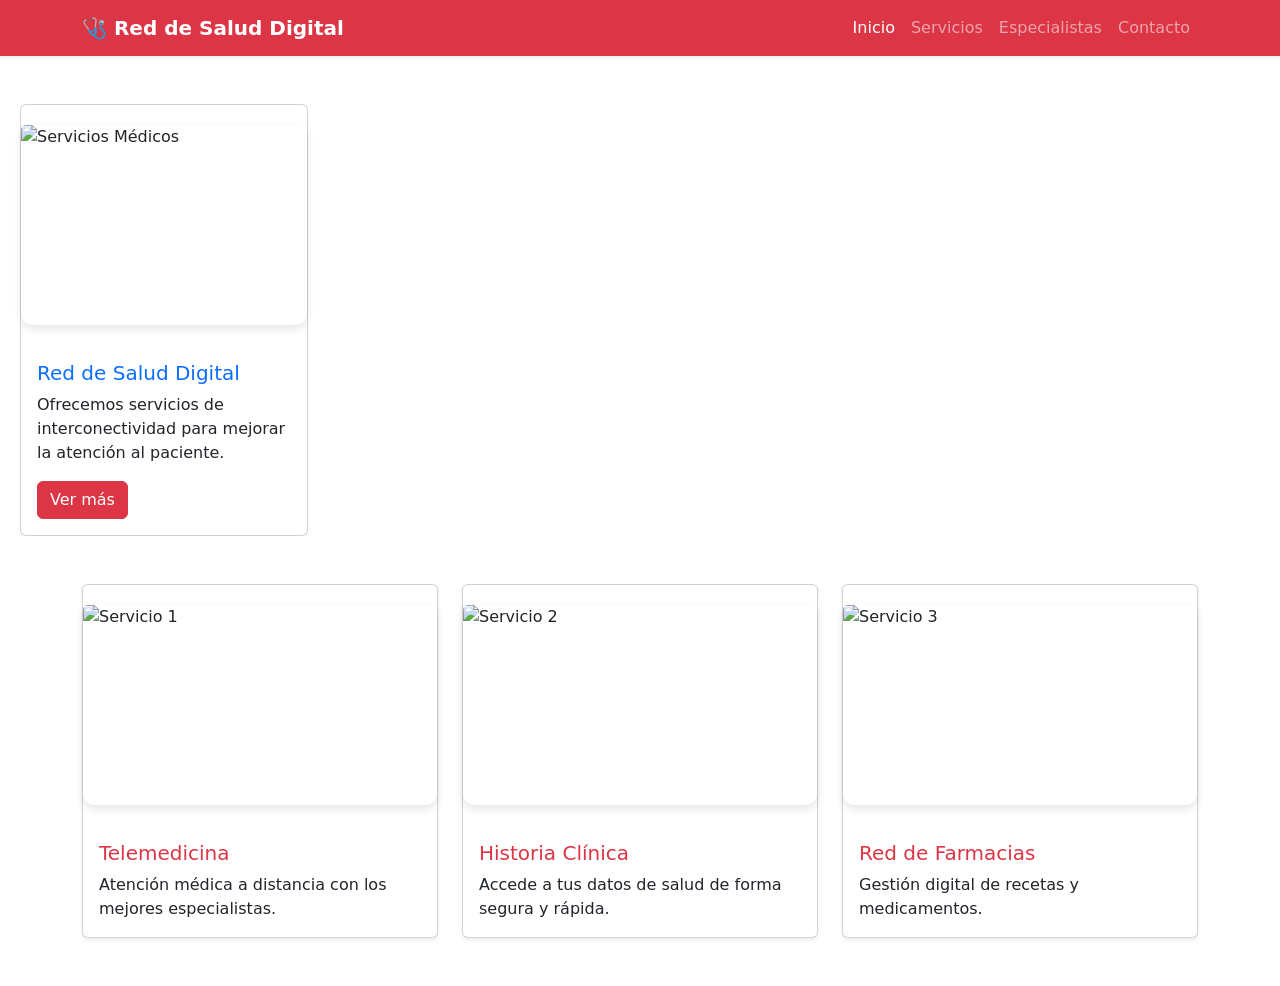
==== index.html @ d341f381 "Insertado Navbar profesional desde la terminal" ====
<!DOCTYPE html>
<html lang="es">
<head>
<link rel="stylesheet" href="assets/css/style.css">
    <meta charset="UTF-8">
    <meta name="viewport" content="width=device-width, initial-scale=1.0">
    <title>Proyecto 1</title>
    <link href="https://cdn.jsdelivr.net/npm/bootstrap@5.3.0/dist/css/bootstrap.min.css" rel="stylesheet">
    <link rel="stylesheet" href="styles.css">
</head>
<body>
<nav class="navbar navbar-expand-lg navbar-dark bg-danger shadow-sm mb-5"> 
  <div class="container"> 
    <a class="navbar-brand fw-bold" href="#">🩺 Red de Salud Digital</a> 
    <button class="navbar-toggler" type="button" data-bs-toggle="collapse" data-bs-target="#navbarNav"> 
      <span class="navbar-toggler-icon"></span> 
    </button> 
    <div class="collapse navbar-collapse" id="navbarNav"> 
      <ul class="navbar-nav ms-auto"> 
        <li class="nav-item"><a class="nav-link active" href="#">Inicio</a></li> 
        <li class="nav-item"><a class="nav-link" href="#">Servicios</a></li> 
        <li class="nav-item"><a class="nav-link" href="#">Especialistas</a></li> 
        <li class="nav-item"><a class="nav-link" href="#">Contacto</a></li> 
      </ul> 
    </div> 
  </div> 
</nav>

  
  <div class="card" style="width: 18rem; margin: 20px;">
  <img src="assets/img/tu-imagen.jpg" class="card-img-top" alt="Servicios Médicos">
  <div class="card-body">
    <h5 class="card-title text-primary">Red de Salud Digital</h5>
    <p class="card-text">Ofrecemos servicios de interconectividad para mejorar la atención al paciente.</p>
    <a href="#" class="btn btn-danger">Ver más</a>

  </div>
</div>

<div class="container my-5">
  <div class="row row-cols-1 row-cols-md-3 g-4">
    
    <div class="col">
      <div class="card h-100 shadow-sm">
        <img src="assets/img/imagen1.jpg" class="card-img-top" alt="Servicio 1">
        <div class="card-body">
          <h5 class="card-title text-danger">Telemedicina</h5>
          <p class="card-text">Atención médica a distancia con los mejores especialistas.</p>
        </div>
      </div>
    </div>

    <div class="col">
      <div class="card h-100 shadow-sm">
        <img src="assets/img/imagen2.jpg" class="card-img-top" alt="Servicio 2">
        <div class="card-body">
          <h5 class="card-title text-danger">Historia Clínica</h5>
          <p class="card-text">Accede a tus datos de salud de forma segura y rápida.</p>
        </div>
      </div>
    </div>

    <div class="col">
      <div class="card h-100 shadow-sm">
        <img src="assets/img/imagen3.jpg" class="card-img-top" alt="Servicio 3">
        <div class="card-body">
          <h5 class="card-title text-danger">Red de Farmacias</h5>
          <p class="card-text">Gestión digital de recetas y medicamentos.</p>
        </div>
      </div>
    </div>

  </div>
</div>
<script src="https://cdn.jsdelivr.net/npm/bootstrap@5.3.0/dist/js/bootstrap.bundle.min.js"></script>
<script src="https://cdn.jsdelivr.net/npm/bootstrap@5.3.0/dist/js/bootstrap.bundle.min.js"></script>
</body>
</html>
---- assets/css/style.css ----
/* Estilos para las imágenes en assets/img */
img {
    max-width: 100%;
    height: auto;
    border-radius: 12px;
    box-shadow: 0 4px 8px rgba(0,0,0,0.1);
    transition: transform 0.3s ease;
    display: block;
    margin: 20px auto;
}

img:hover {
    transform: scale(1.05);
}

/* Ajustes para las Cards */
.card {
    transition: box-shadow 0.3s ease;
    border: none;
}

.card:hover {
    box-shadow: 0 10px 20px rgba(0,0,0,0.15);
}

.card-img-top {
    height: 200px;
    object-fit: cover; /* Esto evita que la imagen se deforme */
}

/* Estilos para el Footer */
footer {
    border-top: 4px solid #dc3545; /* El rojo 'danger' de Bootstrap */
}

footer a:hover {
    transition: 0.3s;
}

/* Efectos para el Navbar */
.navbar-brand:hover {
    transform: scale(1.05);
    transition: 0.3s;
}
.nav-link {
    font-weight: 500;
}
.nav-link:hover {
}
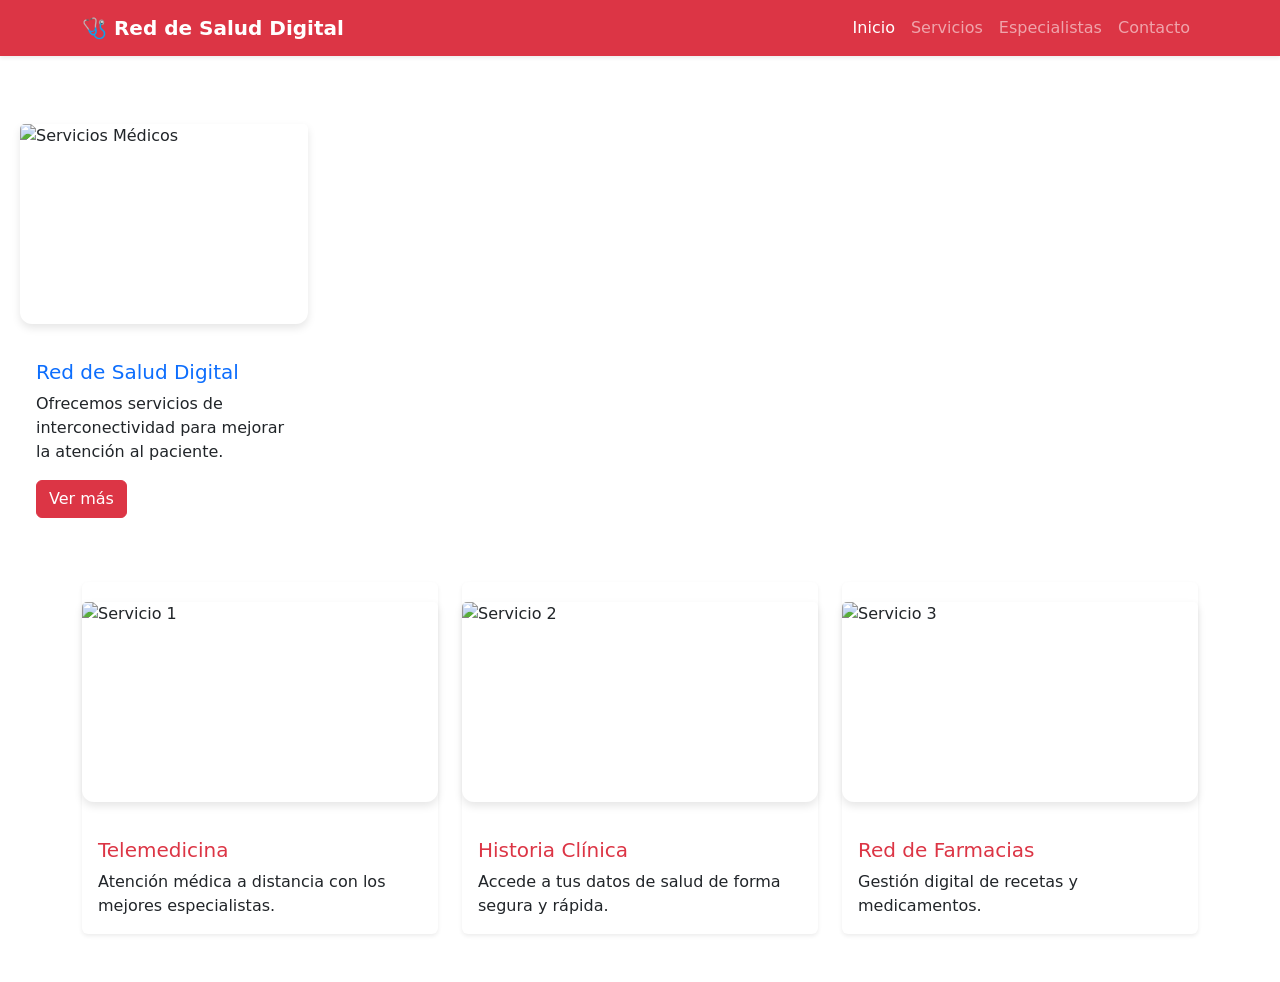
==== commit 860c1328: "Reparando estructura HTML" ====
--- a/index.html
+++ b/index.html
@@ -1,12 +1,11 @@
 <!DOCTYPE html>
 <html lang="es">
 <head>
-<link rel="stylesheet" href="assets/css/style.css">
-    <meta charset="UTF-8">
-    <meta name="viewport" content="width=device-width, initial-scale=1.0">
-    <title>Proyecto 1</title>
-    <link href="https://cdn.jsdelivr.net/npm/bootstrap@5.3.0/dist/css/bootstrap.min.css" rel="stylesheet">
-    <link rel="stylesheet" href="styles.css">
+  <meta charset="UTF-8">
+  <meta name="viewport" content="width=device-width, initial-scale=1.0">
+  <title>Red de Salud Digital</title>
+  <link href="https://cdn.jsdelivr.net/npm/bootstrap@5.3.0/dist/css/bootstrap.min.css" rel="stylesheet">
+  <link rel="stylesheet" href="assets/css/style.css">
 </head>
 <body>
 <nav class="navbar navbar-expand-lg navbar-dark bg-danger shadow-sm mb-5"> 
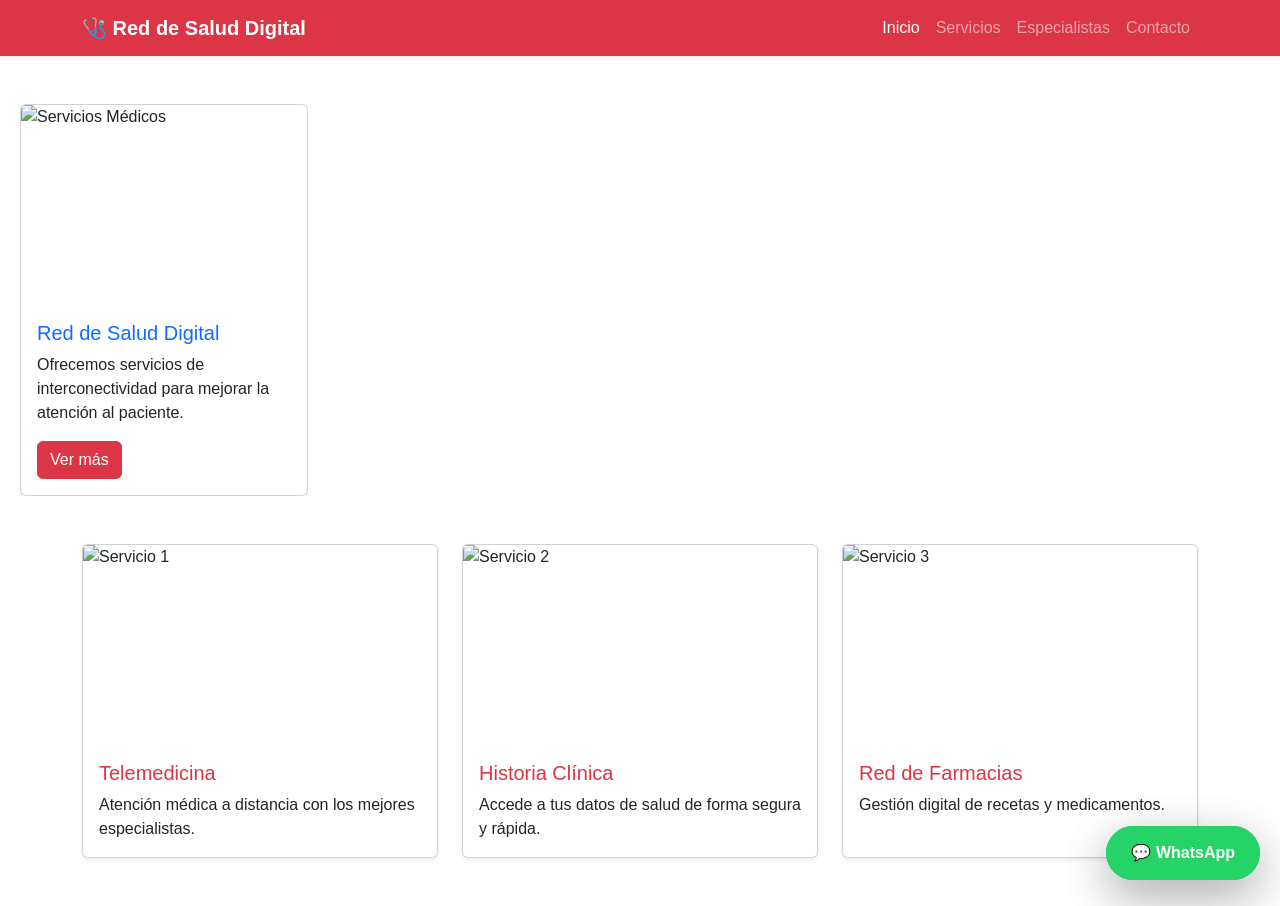
==== commit e81a6189: "Agregado botón flotante de WhatsApp" ====
--- a/index.html
+++ b/index.html
@@ -27,7 +27,7 @@
 
   
   <div class="card" style="width: 18rem; margin: 20px;">
-  <img src="assets/img/tu-imagen.jpg" class="card-img-top" alt="Servicios Médicos">
+  <img src="https://via.placeholder.com/400x250?text=Banner+Salud" class="card-img-top" alt="Servicios Médicos">
   <div class="card-body">
     <h5 class="card-title text-primary">Red de Salud Digital</h5>
     <p class="card-text">Ofrecemos servicios de interconectividad para mejorar la atención al paciente.</p>
@@ -41,7 +41,7 @@
     
     <div class="col">
       <div class="card h-100 shadow-sm">
-        <img src="assets/img/imagen1.jpg" class="card-img-top" alt="Servicio 1">
+        <img src="https://via.placeholder.com/400x250?text=Servicio+1" class="card-img-top" alt="Servicio 1">
         <div class="card-body">
           <h5 class="card-title text-danger">Telemedicina</h5>
           <p class="card-text">Atención médica a distancia con los mejores especialistas.</p>
@@ -51,7 +51,7 @@
 
     <div class="col">
       <div class="card h-100 shadow-sm">
-        <img src="assets/img/imagen2.jpg" class="card-img-top" alt="Servicio 2">
+        <img src="https://via.placeholder.com/400x250?text=Servicio+2" class="card-img-top" alt="Servicio 2">
         <div class="card-body">
           <h5 class="card-title text-danger">Historia Clínica</h5>
           <p class="card-text">Accede a tus datos de salud de forma segura y rápida.</p>
@@ -61,7 +61,7 @@
 
     <div class="col">
       <div class="card h-100 shadow-sm">
-        <img src="assets/img/imagen3.jpg" class="card-img-top" alt="Servicio 3">
+        <img src="https://via.placeholder.com/400x250?text=Servicio+3" class="card-img-top" alt="Servicio 3">
         <div class="card-body">
           <h5 class="card-title text-danger">Red de Farmacias</h5>
           <p class="card-text">Gestión digital de recetas y medicamentos.</p>
@@ -71,7 +71,12 @@
 
   </div>
 </div>
-<script src="https://cdn.jsdelivr.net/npm/bootstrap@5.3.0/dist/js/bootstrap.bundle.min.js"></script>
-<script src="https://cdn.jsdelivr.net/npm/bootstrap@5.3.0/dist/js/bootstrap.bundle.min.js"></script>
+<a href="https://wa.me/56912345678" class="btn-whatsapp shadow-lg" target="_blank"> 
+  <span>💬 WhatsApp</span> 
+</a>
 </body>
 </html>
+<a href="https://wa.me/56912345678" class="btn-whatsapp shadow-lg" target="_blank"> 
+  <span>💬 WhatsApp</span> 
+</a>
+<script src="https://cdn.jsdelivr.net/npm/bootstrap@5.3.0/dist/js/bootstrap.bundle.min.js"></script></body></html>
--- a/assets/css/style.css
+++ b/assets/css/style.css
@@ -1,50 +1,73 @@
 
-/* Estilos para las imágenes en assets/img */
-img {
-    max-width: 100%;
-    height: auto;
-    border-radius: 12px;
-    box-shadow: 0 4px 8px rgba(0,0,0,0.1);
-    transition: transform 0.3s ease;
-    display: block;
-    margin: 20px auto;
+/* Reset y Estilos Base */
+body { padding: 0; margin: 0; font-family: Arial, sans-serif; }
+
+/* Navbar Custom */
+.navbar { margin-bottom: 2rem; }
+
+/* Imagenes en Cards */
+.card-img-top {
+    height: 200px;
+    object-fit: cover;
 }
 
-img:hover {
-    transform: scale(1.05);
+/* Efectos Hover */
+.card { transition: transform 0.2s; }
+.card:hover { transform: scale(1.02); }
+
+
+/* Animación de entrada suave */
+@keyframes fadeInUp {
+    from {
+        opacity: 0;
+        transform: translateY(20px);
+    }
+    to {
+        opacity: 1;
+        transform: translateY(0);
+    }
 }
 
-/* Ajustes para las Cards */
 .card {
-    transition: box-shadow 0.3s ease;
-    border: none;
+    animation: fadeInUp 0.8s ease-out forwards;
 }
 
-.card:hover {
-    box-shadow: 0 10px 20px rgba(0,0,0,0.15);
+/* Retraso para que las tarjetas no aparezcan todas al mismo tiempo */
+.col:nth-child(1) .card { animation-delay: 0.2s; }
+.col:nth-child(2) .card { animation-delay: 0.4s; }
+.col:nth-child(3) .card { animation-delay: 0.6s; }
+
+
+/* Botón flotante de WhatsApp */
+.btn-whatsapp {
+    position: fixed;
+    bottom: 20px;
+    right: 20px;
+    background-color: #25d366;
+    color: white;
+    border-radius: 50px;
+    padding: 15px 25px;
+    font-weight: bold;
+    text-decoration: none;
+    z-index: 1000;
+    transition: all 0.3s ease;
+    display: flex;
+    align-items: center;
 }
 
-.card-img-top {
-    height: 200px;
-    object-fit: cover; /* Esto evita que la imagen se deforme */
+.btn-whatsapp:hover {
+    background-color: #128c7e;
+    color: white;
+    transform: translateY(-5px);
+    box-shadow: 0 10px 20px rgba(0,0,0,0.2);
 }
 
-/* Estilos para el Footer */
-footer {
-    border-top: 4px solid #dc3545; /* El rojo 'danger' de Bootstrap */
+@media (max-width: 768px) {
+    .btn-whatsapp span {
+        display: none; /* En móviles solo muestra el icono/emoji */
+    }
+    .btn-whatsapp {
+        padding: 15px;
+        border-radius: 50%;
+    }
 }
-
-footer a:hover {
-    transition: 0.3s;
-}
-
-/* Efectos para el Navbar */
-.navbar-brand:hover {
-    transform: scale(1.05);
-    transition: 0.3s;
-}
-.nav-link {
-    font-weight: 500;
-}
-.nav-link:hover {
-}
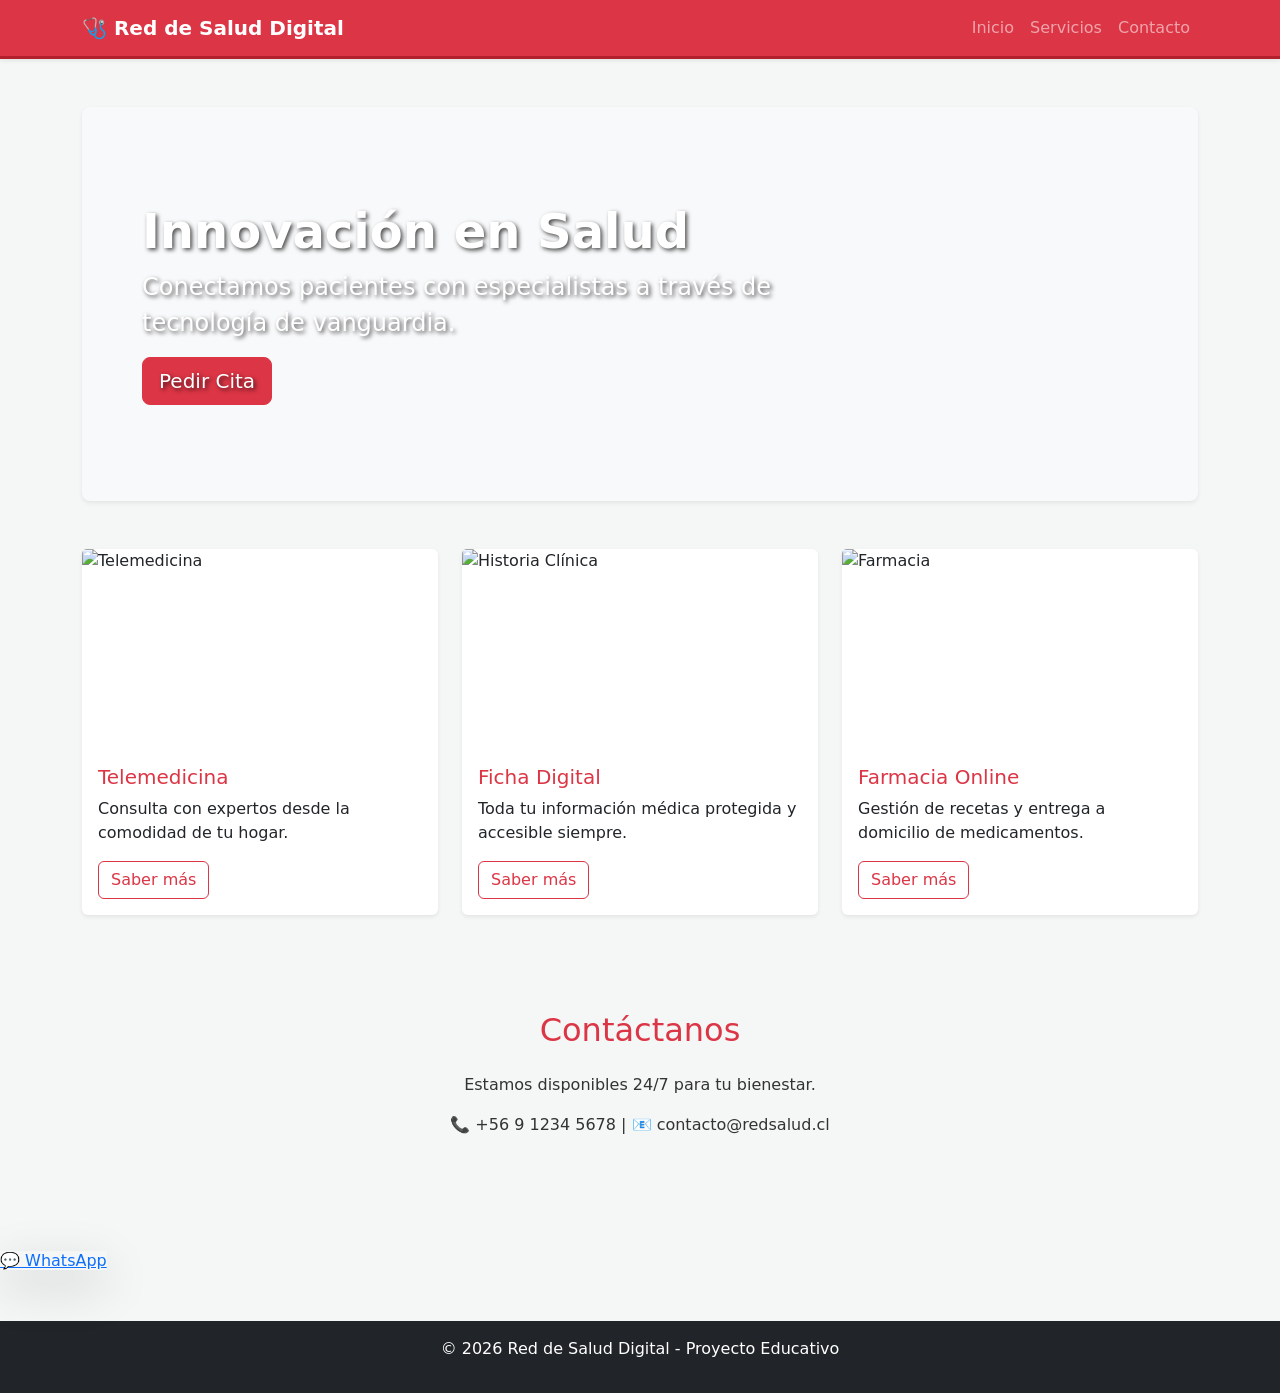
==== commit c99ed68b: "Reparación estructural completa con imágenes externas" ====
--- a/index.html
+++ b/index.html
@@ -1,82 +1,89 @@
 <!DOCTYPE html>
 <html lang="es">
 <head>
-  <meta charset="UTF-8">
-  <meta name="viewport" content="width=device-width, initial-scale=1.0">
-  <title>Red de Salud Digital</title>
-  <link href="https://cdn.jsdelivr.net/npm/bootstrap@5.3.0/dist/css/bootstrap.min.css" rel="stylesheet">
-  <link rel="stylesheet" href="assets/css/style.css">
+    <meta charset="UTF-8">
+    <meta name="viewport" content="width=device-width, initial-scale=1.0">
+    <title>Red de Salud Digital</title>
+    <link href="https://cdn.jsdelivr.net/npm/bootstrap@5.3.0/dist/css/bootstrap.min.css" rel="stylesheet">
+    <link rel="stylesheet" href="assets/css/style.css">
 </head>
 <body>
-<nav class="navbar navbar-expand-lg navbar-dark bg-danger shadow-sm mb-5"> 
-  <div class="container"> 
-    <a class="navbar-brand fw-bold" href="#">🩺 Red de Salud Digital</a> 
-    <button class="navbar-toggler" type="button" data-bs-toggle="collapse" data-bs-target="#navbarNav"> 
-      <span class="navbar-toggler-icon"></span> 
-    </button> 
-    <div class="collapse navbar-collapse" id="navbarNav"> 
-      <ul class="navbar-nav ms-auto"> 
-        <li class="nav-item"><a class="nav-link active" href="#">Inicio</a></li> 
-        <li class="nav-item"><a class="nav-link" href="#">Servicios</a></li> 
-        <li class="nav-item"><a class="nav-link" href="#">Especialistas</a></li> 
-        <li class="nav-item"><a class="nav-link" href="#">Contacto</a></li> 
-      </ul> 
-    </div> 
-  </div> 
-</nav>
 
-  
-  <div class="card" style="width: 18rem; margin: 20px;">
-  <img src="https://via.placeholder.com/400x250?text=Banner+Salud" class="card-img-top" alt="Servicios Médicos">
-  <div class="card-body">
-    <h5 class="card-title text-primary">Red de Salud Digital</h5>
-    <p class="card-text">Ofrecemos servicios de interconectividad para mejorar la atención al paciente.</p>
-    <a href="#" class="btn btn-danger">Ver más</a>
+    <nav class="navbar navbar-expand-lg navbar-dark bg-danger shadow-sm mb-5">
+        <div class="container">
+            <a class="navbar-brand fw-bold" href="#">🩺 Red de Salud Digital</a>
+            <button class="navbar-toggler" type="button" data-bs-toggle="collapse" data-bs-target="#navbarNav">
+                <span class="navbar-toggler-icon"></span>
+            </button>
+            <div class="collapse navbar-collapse" id="navbarNav">
+                <ul class="navbar-nav ms-auto">
+                    <li class="nav-item"><a class="nav-link" href="#inicio">Inicio</a></li>
+                    <li class="nav-item"><a class="nav-link" href="#servicios">Servicios</a></li>
+                    <li class="nav-item"><a class="nav-link" href="#contacto">Contacto</a></li>
+                </ul>
+            </div>
+        </div>
+    </nav>
 
-  </div>
-</div>
-
-<div class="container my-5">
-  <div class="row row-cols-1 row-cols-md-3 g-4">
-    
-    <div class="col">
-      <div class="card h-100 shadow-sm">
-        <img src="https://via.placeholder.com/400x250?text=Servicio+1" class="card-img-top" alt="Servicio 1">
-        <div class="card-body">
-          <h5 class="card-title text-danger">Telemedicina</h5>
-          <p class="card-text">Atención médica a distancia con los mejores especialistas.</p>
+    <div id="inicio" class="container mb-5">
+        <div class="p-5 mb-4 bg-light rounded-3 shadow-sm" style="background-image: url('https://images.unsplash.com/photo-1576091160550-2173dba999ef?auto=format&fit=crop&w=1200&q=80'); background-size: cover; background-position: center; color: white; text-shadow: 2px 2px 4px rgba(0,0,0,0.7);">
+            <div class="container-fluid py-5">
+                <h1 class="display-5 fw-bold">Innovación en Salud</h1>
+                <p class="col-md-8 fs-4">Conectamos pacientes con especialistas a través de tecnología de vanguardia.</p>
+                <a href="#contacto" class="btn btn-danger btn-lg">Pedir Cita</a>
+            </div>
         </div>
-      </div>
     </div>
 
-    <div class="col">
-      <div class="card h-100 shadow-sm">
-        <img src="https://via.placeholder.com/400x250?text=Servicio+2" class="card-img-top" alt="Servicio 2">
-        <div class="card-body">
-          <h5 class="card-title text-danger">Historia Clínica</h5>
-          <p class="card-text">Accede a tus datos de salud de forma segura y rápida.</p>
+    <div id="servicios" class="container my-5">
+        <div class="row row-cols-1 row-cols-md-3 g-4">
+            <div class="col">
+                <div class="card h-100 shadow-sm border-0">
+                    <img src="https://images.unsplash.com/photo-1584981424270-5114947b0823?auto=format&fit=crop&w=600&q=80" class="card-img-top" alt="Telemedicina">
+                    <div class="card-body">
+                        <h5 class="card-title text-danger">Telemedicina</h5>
+                        <p class="card-text">Consulta con expertos desde la comodidad de tu hogar.</p>
+                        <a href="#contacto" class="btn btn-outline-danger">Saber más</a>
+                    </div>
+                </div>
+            </div>
+            <div class="col">
+                <div class="card h-100 shadow-sm border-0">
+                    <img src="https://images.unsplash.com/photo-1576091160241-22448419619c?auto=format&fit=crop&w=600&q=80" class="card-img-top" alt="Historia Clínica">
+                    <div class="card-body">
+                        <h5 class="card-title text-danger">Ficha Digital</h5>
+                        <p class="card-text">Toda tu información médica protegida y accesible siempre.</p>
+                        <a href="#contacto" class="btn btn-outline-danger">Saber más</a>
+                    </div>
+                </div>
+            </div>
+            <div class="col">
+                <div class="card h-100 shadow-sm border-0">
+                    <img src="https://images.unsplash.com/photo-1550831107-1553da8c8464?auto=format&fit=crop&w=600&q=80" class="card-img-top" alt="Farmacia">
+                    <div class="card-body">
+                        <h5 class="card-title text-danger">Farmacia Online</h5>
+                        <p class="card-text">Gestión de recetas y entrega a domicilio de medicamentos.</p>
+                        <a href="#contacto" class="btn btn-outline-danger">Saber más</a>
+                    </div>
+                </div>
+            </div>
         </div>
-      </div>
     </div>
 
-    <div class="col">
-      <div class="card h-100 shadow-sm">
-        <img src="https://via.placeholder.com/400x250?text=Servicio+3" class="card-img-top" alt="Servicio 3">
-        <div class="card-body">
-          <h5 class="card-title text-danger">Red de Farmacias</h5>
-          <p class="card-text">Gestión digital de recetas y medicamentos.</p>
-        </div>
-      </div>
-    </div>
+    <section id="contacto" class="container my-5 py-5 text-center">
+        <h2 class="text-danger mb-4">Contáctanos</h2>
+        <p>Estamos disponibles 24/7 para tu bienestar.</p>
+        <p>📞 +56 9 1234 5678 | 📧 contacto@redsalud.cl</p>
+    </section>
 
-  </div>
-</div>
-<a href="https://wa.me/56912345678" class="btn-whatsapp shadow-lg" target="_blank"> 
-  <span>💬 WhatsApp</span> 
-</a>
+    <a href="https://wa.me/56912345678?text=Hola,%20necesito%20una%20cita" class="btn-whatsapp shadow-lg" target="_blank">
+        💬 WhatsApp
+    </a>
+
+    <footer class="bg-dark text-white text-center py-3 mt-5">
+        <p>&copy; 2026 Red de Salud Digital - Proyecto Educativo</p>
+    </footer>
+
+    <script src="https://cdn.jsdelivr.net/npm/bootstrap@5.3.0/dist/js/bootstrap.bundle.min.js"></script>
 </body>
 </html>
-<a href="https://wa.me/56912345678" class="btn-whatsapp shadow-lg" target="_blank"> 
-  <span>💬 WhatsApp</span> 
-</a>
-<script src="https://cdn.jsdelivr.net/npm/bootstrap@5.3.0/dist/js/bootstrap.bundle.min.js"></script></body></html>
--- a/assets/css/style.css
+++ b/assets/css/style.css
@@ -1,73 +1,33 @@
 
-/* Reset y Estilos Base */
-body { padding: 0; margin: 0; font-family: Arial, sans-serif; }
+/* Reset General */
+html { scroll-behavior: smooth; }
+body { background-color: #f4f7f6; color: #333; }
 
-/* Navbar Custom */
-.navbar { margin-bottom: 2rem; }
+/* Navbar */
+.navbar { border-bottom: 3px solid #b21f2d; }
 
-/* Imagenes en Cards */
+/* Imágenes y Efectos */
 .card-img-top {
     height: 200px;
     object-fit: cover;
 }
 
-/* Efectos Hover */
-.card { transition: transform 0.2s; }
-.card:hover { transform: scale(1.02); }
-
-
-/* Animación de entrada suave */
-@keyframes fadeInUp {
-    from {
-        opacity: 0;
-        transform: translateY(20px);
-    }
-    to {
-        opacity: 1;
-        transform: translateY(0);
-    }
+.card {
+    border: none;
+    box-shadow: 0 4px 15px rgba(0,0,0,0.1);
+    transition: all 0.3s ease;
 }
 
-.card {
-    animation: fadeInUp 0.8s ease-out forwards;
+.card:hover {
+    transform: translateY(-5px);
+    box-shadow: 0 8px 25px rgba(0,0,0,0.2);
 }
 
-/* Retraso para que las tarjetas no aparezcan todas al mismo tiempo */
-.col:nth-child(1) .card { animation-delay: 0.2s; }
-.col:nth-child(2) .card { animation-delay: 0.4s; }
-.col:nth-child(3) .card { animation-delay: 0.6s; }
-
-
-/* Botón flotante de WhatsApp */
-.btn-whatsapp {
-    position: fixed;
-    bottom: 20px;
-    right: 20px;
-    background-color: #25d366;
-    color: white;
-    border-radius: 50px;
-    padding: 15px 25px;
-    font-weight: bold;
-    text-decoration: none;
-    z-index: 1000;
-    transition: all 0.3s ease;
-    display: flex;
-    align-items: center;
+/* Botón WhatsApp */
+.btn-whatsapp { animation: pulse 2s infinite; }
+@keyframes pulse {
+    0% { transform: scale(1); }
+    50% { transform: scale(1.05); }
+    100% { transform: scale(1); }
 }
 
-.btn-whatsapp:hover {
-    background-color: #128c7e;
-    color: white;
-    transform: translateY(-5px);
-    box-shadow: 0 10px 20px rgba(0,0,0,0.2);
-}
-
-@media (max-width: 768px) {
-    .btn-whatsapp span {
-        display: none; /* En móviles solo muestra el icono/emoji */
-    }
-    .btn-whatsapp {
-        padding: 15px;
-        border-radius: 50%;
-    }
-}
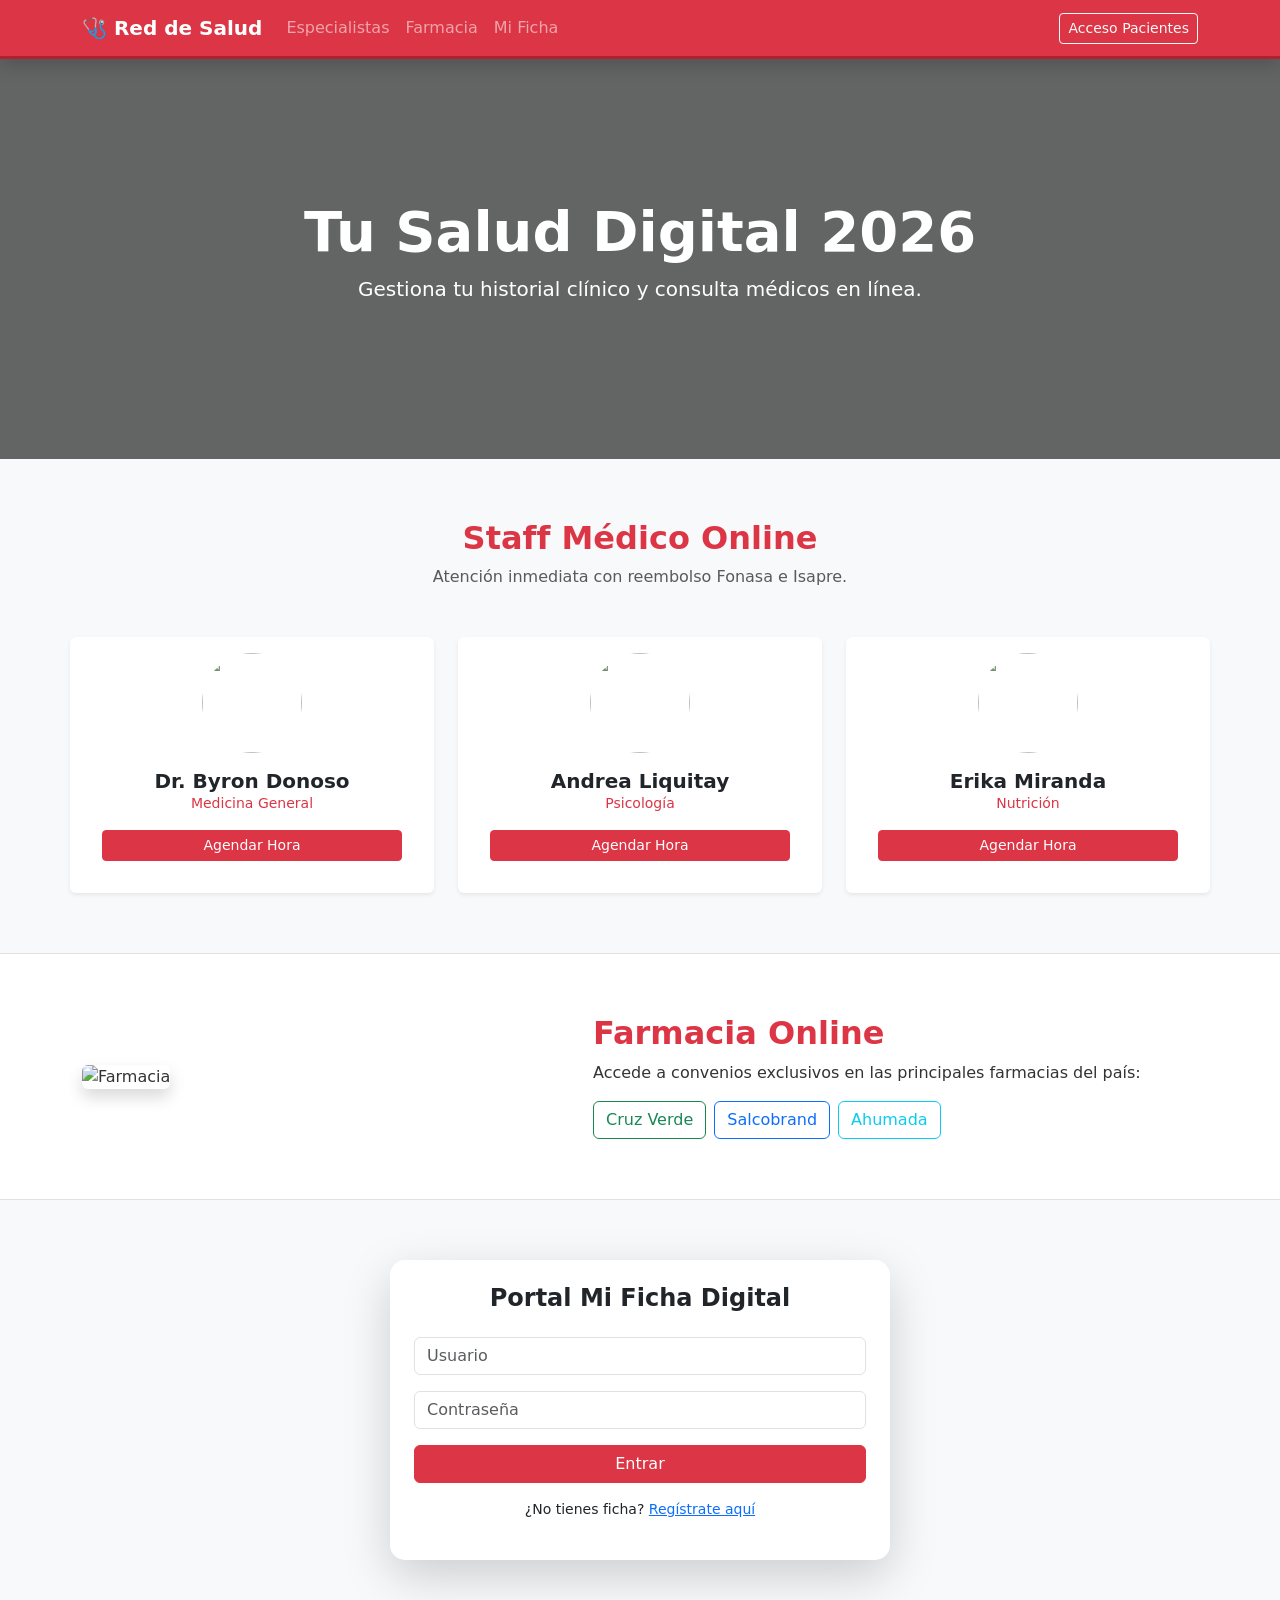
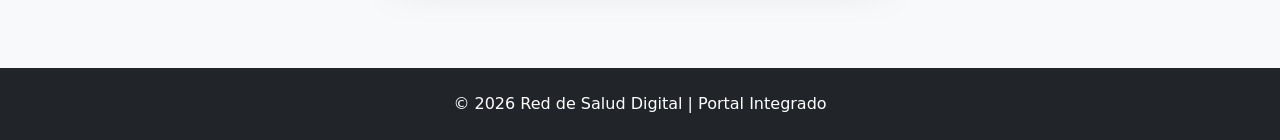
==== commit 99723702: "Forzado de restauración completa de secciones" ====
--- a/index.html
+++ b/index.html
@@ -3,87 +3,158 @@
 <head>
     <meta charset="UTF-8">
     <meta name="viewport" content="width=device-width, initial-scale=1.0">
-    <title>Red de Salud Digital</title>
+    <title>Red de Salud Digital | Portal Completo</title>
     <link href="https://cdn.jsdelivr.net/npm/bootstrap@5.3.0/dist/css/bootstrap.min.css" rel="stylesheet">
     <link rel="stylesheet" href="assets/css/style.css">
+    <style>
+        .hidden { display: none; }
+        .auth-card { max-width: 500px; margin: auto; border: none; border-radius: 15px; background: white; }
+        .profile-badge { background: #fff; color: #dc3545; padding: 5px 15px; border-radius: 20px; font-weight: bold; font-size: 0.9rem; border: 1px solid #dc3545; }
+        html { scroll-behavior: smooth; }
+        .section-padding { padding: 60px 0; }
+        #inicio { background: linear-gradient(rgba(0,0,0,0.6), rgba(0,0,0,0.6)), url('https://images.unsplash.com/photo-1519494026892-80bbd2d6fd0d?auto=format&fit=crop&w=1200&q=80'); background-size: cover; background-position: center; min-height: 400px; display: flex; align-items: center; justify-content: center; }
+    </style>
 </head>
-<body>
+<body class="bg-light">
 
-    <nav class="navbar navbar-expand-lg navbar-dark bg-danger shadow-sm mb-5">
+    <nav class="navbar navbar-expand-lg navbar-dark bg-danger sticky-top shadow">
         <div class="container">
-            <a class="navbar-brand fw-bold" href="#">🩺 Red de Salud Digital</a>
+            <a class="navbar-brand fw-bold" href="#inicio">🩺 Red de Salud</a>
             <button class="navbar-toggler" type="button" data-bs-toggle="collapse" data-bs-target="#navbarNav">
                 <span class="navbar-toggler-icon"></span>
             </button>
             <div class="collapse navbar-collapse" id="navbarNav">
-                <ul class="navbar-nav ms-auto">
-                    <li class="nav-item"><a class="nav-link" href="#inicio">Inicio</a></li>
-                    <li class="nav-item"><a class="nav-link" href="#servicios">Servicios</a></li>
-                    <li class="nav-item"><a class="nav-link" href="#contacto">Contacto</a></li>
+                <ul class="navbar-nav me-auto">
+                    <li class="nav-item"><a class="nav-link" href="#telemedicina">Especialistas</a></li>
+                    <li class="nav-item"><a class="nav-link" href="#farmacia">Farmacia</a></li>
+                    <li class="nav-item"><a class="nav-link" href="#seccion-login">Mi Ficha</a></li>
                 </ul>
+                <div id="user-nav" class="d-flex align-items-center">
+                    <a href="#seccion-login" class="btn btn-outline-light btn-sm">Acceso Pacientes</a>
+                </div>
             </div>
         </div>
     </nav>
 
-    <div id="inicio" class="container mb-5">
-        <div class="p-5 mb-4 bg-light rounded-3 shadow-sm" style="background-image: url('https://images.unsplash.com/photo-1576091160550-2173dba999ef?auto=format&fit=crop&w=1200&q=80'); background-size: cover; background-position: center; color: white; text-shadow: 2px 2px 4px rgba(0,0,0,0.7);">
-            <div class="container-fluid py-5">
-                <h1 class="display-5 fw-bold">Innovación en Salud</h1>
-                <p class="col-md-8 fs-4">Conectamos pacientes con especialistas a través de tecnología de vanguardia.</p>
-                <a href="#contacto" class="btn btn-danger btn-lg">Pedir Cita</a>
-            </div>
+    <header id="inicio" class="text-center text-white">
+        <div class="container">
+            <h1 class="display-4 fw-bold">Tu Salud Digital 2026</h1>
+            <p class="lead">Gestiona tu historial clínico y consulta médicos en línea.</p>
         </div>
-    </div>
+    </header>
 
-    <div id="servicios" class="container my-5">
+    <section id="telemedicina" class="container section-padding">
+        <div class="text-center mb-5">
+            <h2 class="text-danger fw-bold">Staff Médico Online</h2>
+            <p class="text-muted">Atención inmediata con reembolso Fonasa e Isapre.</p>
+        </div>
         <div class="row row-cols-1 row-cols-md-3 g-4">
-            <div class="col">
-                <div class="card h-100 shadow-sm border-0">
-                    <img src="https://images.unsplash.com/photo-1584981424270-5114947b0823?auto=format&fit=crop&w=600&q=80" class="card-img-top" alt="Telemedicina">
+            <div class="col text-center">
+                <div class="card border-0 shadow-sm h-100 p-3">
+                    <img src="https://images.unsplash.com/photo-1612349317150-e413f6a5b16d?auto=format&fit=crop&w=300&h=300" class="rounded-circle mx-auto" style="width:100px; height:100px; object-fit:cover;">
                     <div class="card-body">
-                        <h5 class="card-title text-danger">Telemedicina</h5>
-                        <p class="card-text">Consulta con expertos desde la comodidad de tu hogar.</p>
-                        <a href="#contacto" class="btn btn-outline-danger">Saber más</a>
+                        <h5 class="fw-bold mb-0">Dr. Byron Donoso</h5>
+                        <p class="text-danger small">Medicina General</p>
+                        <a href="#seccion-login" class="btn btn-danger btn-sm w-100">Agendar Hora</a>
                     </div>
                 </div>
             </div>
-            <div class="col">
-                <div class="card h-100 shadow-sm border-0">
-                    <img src="https://images.unsplash.com/photo-1576091160241-22448419619c?auto=format&fit=crop&w=600&q=80" class="card-img-top" alt="Historia Clínica">
+            <div class="col text-center">
+                <div class="card border-0 shadow-sm h-100 p-3">
+                    <img src="https://images.unsplash.com/photo-1594824476967-48c8b964273f?auto=format&fit=crop&w=300&h=300" class="rounded-circle mx-auto" style="width:100px; height:100px; object-fit:cover;">
                     <div class="card-body">
-                        <h5 class="card-title text-danger">Ficha Digital</h5>
-                        <p class="card-text">Toda tu información médica protegida y accesible siempre.</p>
-                        <a href="#contacto" class="btn btn-outline-danger">Saber más</a>
+                        <h5 class="fw-bold mb-0">Andrea Liquitay</h5>
+                        <p class="text-danger small">Psicología</p>
+                        <a href="#seccion-login" class="btn btn-danger btn-sm w-100">Agendar Hora</a>
                     </div>
                 </div>
             </div>
-            <div class="col">
-                <div class="card h-100 shadow-sm border-0">
-                    <img src="https://images.unsplash.com/photo-1550831107-1553da8c8464?auto=format&fit=crop&w=600&q=80" class="card-img-top" alt="Farmacia">
+            <div class="col text-center">
+                <div class="card border-0 shadow-sm h-100 p-3">
+                    <img src="https://images.unsplash.com/photo-1594824476967-48c8b964273f?auto=format&fit=crop&w=300&h=300" class="rounded-circle mx-auto" style="width:100px; height:100px; object-fit:cover;">
                     <div class="card-body">
-                        <h5 class="card-title text-danger">Farmacia Online</h5>
-                        <p class="card-text">Gestión de recetas y entrega a domicilio de medicamentos.</p>
-                        <a href="#contacto" class="btn btn-outline-danger">Saber más</a>
+                        <h5 class="fw-bold mb-0">Erika Miranda</h5>
+                        <p class="text-danger small">Nutrición</p>
+                        <a href="#seccion-login" class="btn btn-danger btn-sm w-100">Agendar Hora</a>
                     </div>
                 </div>
             </div>
         </div>
-    </div>
-
-    <section id="contacto" class="container my-5 py-5 text-center">
-        <h2 class="text-danger mb-4">Contáctanos</h2>
-        <p>Estamos disponibles 24/7 para tu bienestar.</p>
-        <p>📞 +56 9 1234 5678 | 📧 contacto@redsalud.cl</p>
     </section>
 
-    <a href="https://wa.me/56912345678?text=Hola,%20necesito%20una%20cita" class="btn-whatsapp shadow-lg" target="_blank">
-        💬 WhatsApp
-    </a>
+    <section id="farmacia" class="bg-white section-padding border-top border-bottom">
+        <div class="container">
+            <div class="row align-items-center">
+                <div class="col-md-5">
+                    <img src="https://images.unsplash.com/photo-1586015555751-63bb77f4322a?auto=format&fit=crop&w=600&q=80" class="img-fluid rounded shadow" alt="Farmacia">
+                </div>
+                <div class="col-md-7 ps-md-5">
+                    <h2 class="text-danger fw-bold">Farmacia Online</h2>
+                    <p>Accede a convenios exclusivos en las principales farmacias del país:</p>
+                    <div class="d-flex gap-2 flex-wrap">
+                        <a href="https://www.cruzverde.cl" target="_blank" class="btn btn-outline-success">Cruz Verde</a>
+                        <a href="https://www.salcobrand.cl" target="_blank" class="btn btn-outline-primary">Salcobrand</a>
+                        <a href="https://www.farmaciasahumada.cl" target="_blank" class="btn btn-outline-info">Ahumada</a>
+                    </div>
+                </div>
+            </div>
+        </div>
+    </section>
 
-    <footer class="bg-dark text-white text-center py-3 mt-5">
-        <p>&copy; 2026 Red de Salud Digital - Proyecto Educativo</p>
+    <section id="seccion-login" class="container section-padding">
+        <div id="auth-container" class="card auth-card shadow-lg p-4">
+            <div id="login-box">
+                <h4 class="text-center fw-bold mb-4">Portal Mi Ficha Digital</h4>
+                <form id="login-form">
+                    <input type="text" id="username" class="form-control mb-3" placeholder="Usuario" required>
+                    <input type="password" id="password" class="form-control mb-3" placeholder="Contraseña" required>
+                    <button type="submit" class="btn btn-danger w-100 mb-3">Entrar</button>
+                    <p class="text-center small">¿No tienes ficha? <a href="javascript:void(0)" onclick="toggleAuth()">Regístrate aquí</a></p>
+                </form>
+            </div>
+            <div id="register-box" class="hidden">
+                <h4 class="text-center fw-bold mb-4 text-success">Nuevo Registro</h4>
+                <form id="register-form">
+                    <input type="text" id="reg-fullname" class="form-control mb-3" placeholder="Nombre Completo" required>
+                    <input type="text" id="reg-username" class="form-control mb-3" placeholder="Usuario" required>
+                    <input type="password" id="reg-password" class="form-control mb-3" placeholder="Contraseña" required>
+                    <button type="submit" class="btn btn-success w-100 mb-3">Crear Cuenta</button>
+                    <p class="text-center small">¿Ya tienes cuenta? <a href="javascript:void(0)" onclick="toggleAuth()">Inicia Sesión</a></p>
+                </form>
+            </div>
+        </div>
+
+        <div id="dashboard-container" class="hidden">
+            <div class="row">
+                <div class="col-md-4 text-center">
+                    <div class="card p-4 border-0 shadow-sm mb-4 bg-white">
+                        <h5 class="fw-bold">Mi Perfil</h5>
+                        <div id="user-info-display" class="my-3 text-danger fw-bold fs-5"></div>
+                        <button onclick="logout()" class="btn btn-outline-secondary btn-sm">Cerrar Sesión</button>
+                    </div>
+                </div>
+                <div class="col-md-8">
+                    <div class="card p-4 border-0 shadow-sm bg-white">
+                        <h5 class="text-danger fw-bold mb-3">Historial Clínico Actualizado</h5>
+                        <div class="mb-4">
+                            <h6 class="border-bottom pb-2 fw-bold text-muted small">RECETAS RECIENTES</h6>
+                            <ul id="lista-recetas" class="list-group list-group-flush"></ul>
+                        </div>
+                        <div>
+                            <h6 class="border-bottom pb-2 fw-bold text-muted small">ÓRDENES MÉDICAS</h6>
+                            <ul id="lista-ordenes" class="list-group list-group-flush"></ul>
+                        </div>
+                    </div>
+                </div>
+            </div>
+        </div>
+    </section>
+
+    <footer class="bg-dark text-white text-center py-4 mt-5">
+        <p class="mb-0">© 2026 Red de Salud Digital | Portal Integrado</p>
     </footer>
 
+    <script src="assets/js/auth.js"></script>
     <script src="https://cdn.jsdelivr.net/npm/bootstrap@5.3.0/dist/js/bootstrap.bundle.min.js"></script>
 </body>
 </html>
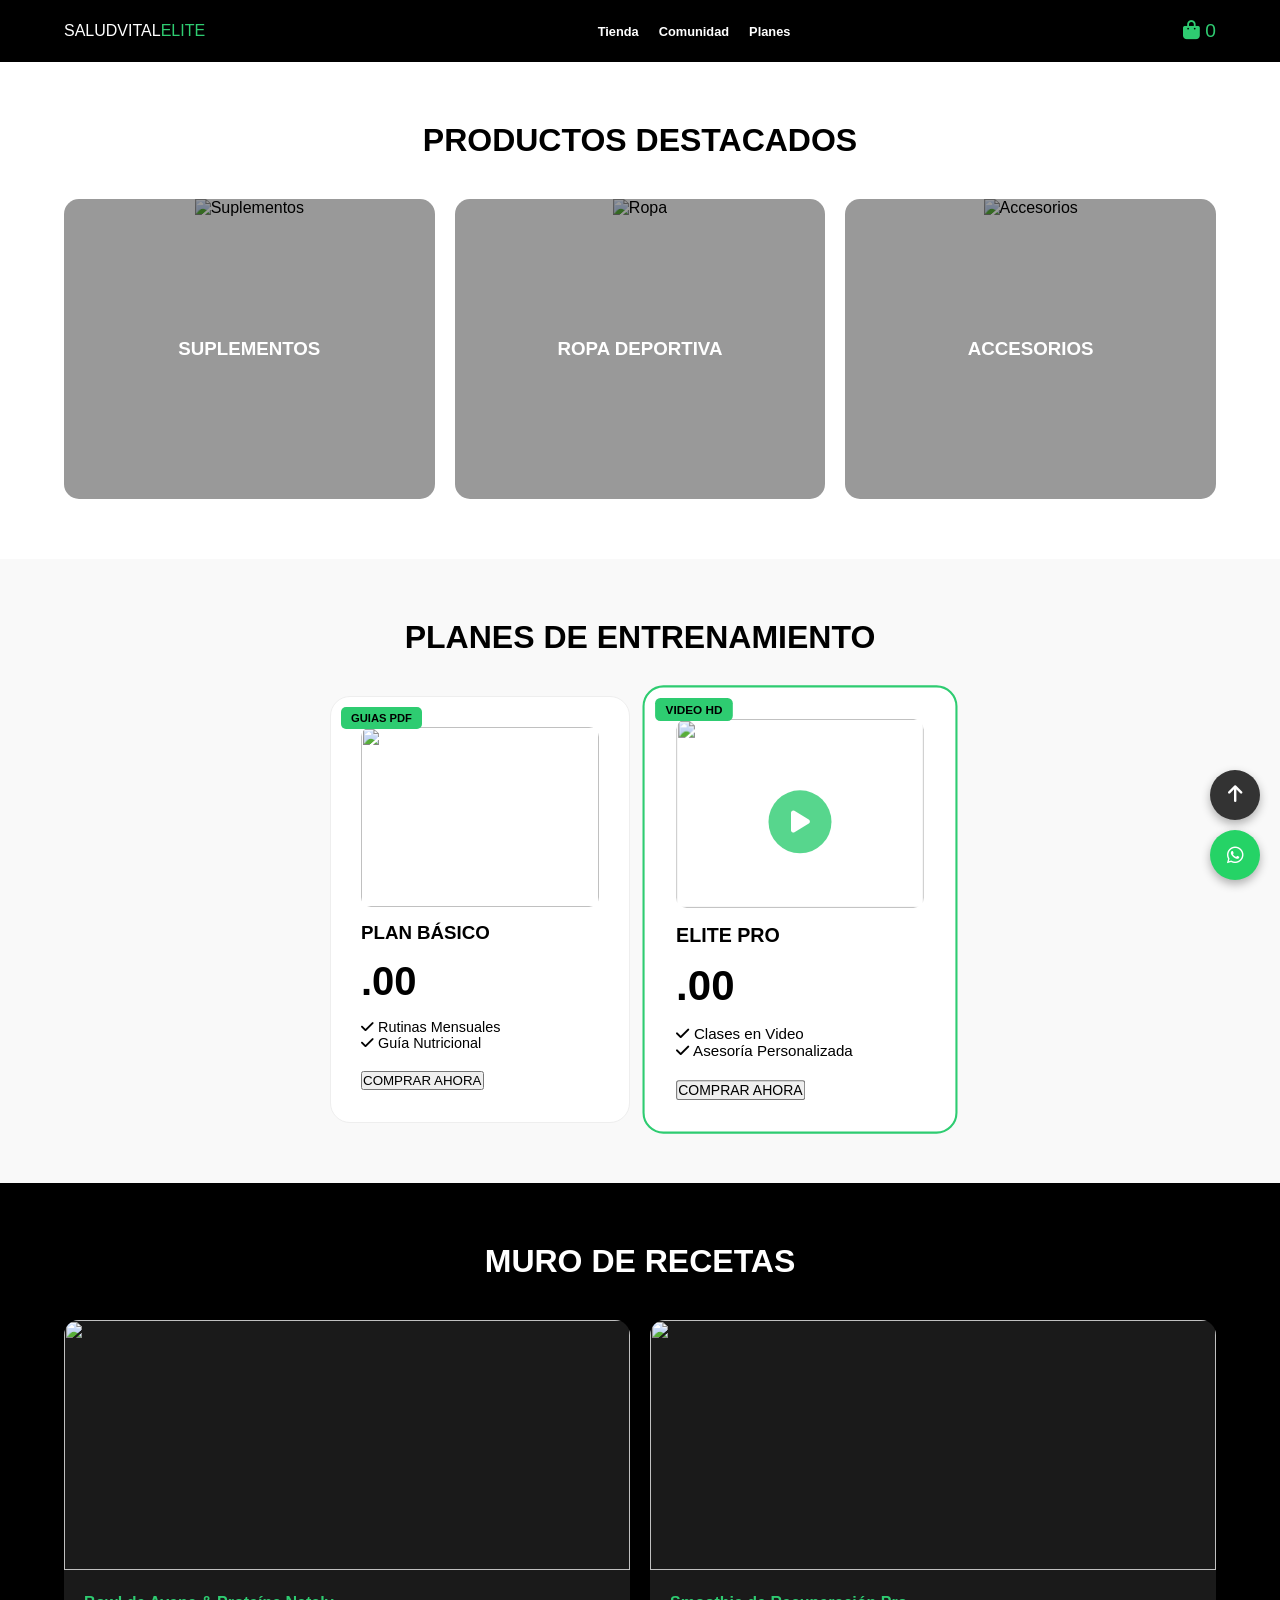
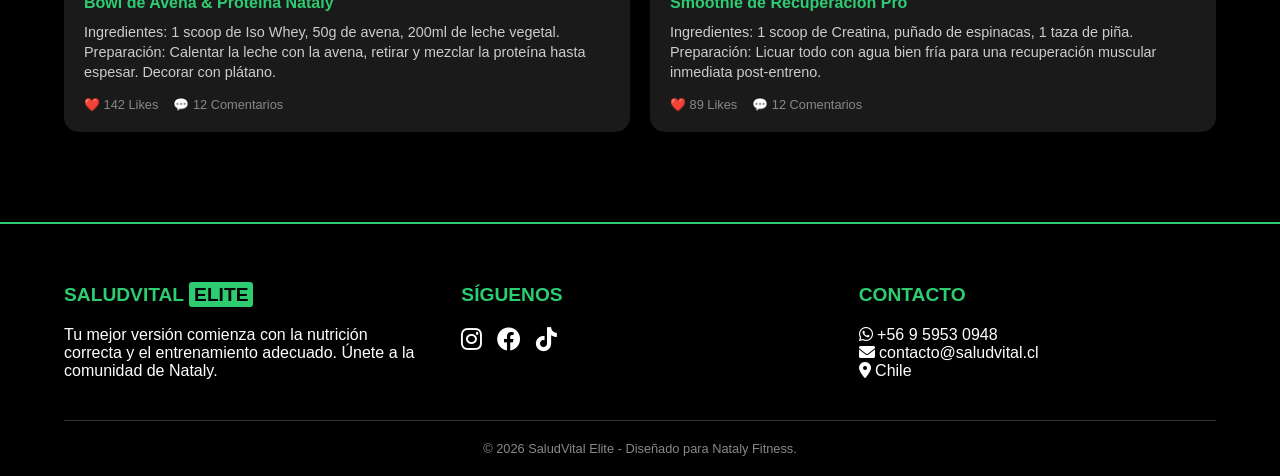
==== commit c181937d: "proyecto 5" ====
--- a/index.html
+++ b/index.html
@@ -3,158 +3,127 @@
 <head>
     <meta charset="UTF-8">
     <meta name="viewport" content="width=device-width, initial-scale=1.0">
-    <title>Red de Salud Digital | Portal Completo</title>
-    <link href="https://cdn.jsdelivr.net/npm/bootstrap@5.3.0/dist/css/bootstrap.min.css" rel="stylesheet">
-    <link rel="stylesheet" href="assets/css/style.css">
-    <style>
-        .hidden { display: none; }
-        .auth-card { max-width: 500px; margin: auto; border: none; border-radius: 15px; background: white; }
-        .profile-badge { background: #fff; color: #dc3545; padding: 5px 15px; border-radius: 20px; font-weight: bold; font-size: 0.9rem; border: 1px solid #dc3545; }
-        html { scroll-behavior: smooth; }
-        .section-padding { padding: 60px 0; }
-        #inicio { background: linear-gradient(rgba(0,0,0,0.6), rgba(0,0,0,0.6)), url('https://images.unsplash.com/photo-1519494026892-80bbd2d6fd0d?auto=format&fit=crop&w=1200&q=80'); background-size: cover; background-position: center; min-height: 400px; display: flex; align-items: center; justify-content: center; }
-    </style>
+    <title>SaludVital Elite | Nataly</title>
+    <link rel="stylesheet" href="assets/css/styles.css">
+    <link rel="stylesheet" href="https://cdnjs.cloudflare.com/ajax/libs/font-awesome/6.0.0/css/all.min.css">
 </head>
-<body class="bg-light">
+<body>
 
-    <nav class="navbar navbar-expand-lg navbar-dark bg-danger sticky-top shadow">
-        <div class="container">
-            <a class="navbar-brand fw-bold" href="#inicio">🩺 Red de Salud</a>
-            <button class="navbar-toggler" type="button" data-bs-toggle="collapse" data-bs-target="#navbarNav">
-                <span class="navbar-toggler-icon"></span>
-            </button>
-            <div class="collapse navbar-collapse" id="navbarNav">
-                <ul class="navbar-nav me-auto">
-                    <li class="nav-item"><a class="nav-link" href="#telemedicina">Especialistas</a></li>
-                    <li class="nav-item"><a class="nav-link" href="#farmacia">Farmacia</a></li>
-                    <li class="nav-item"><a class="nav-link" href="#seccion-login">Mi Ficha</a></li>
-                </ul>
-                <div id="user-nav" class="d-flex align-items-center">
-                    <a href="#seccion-login" class="btn btn-outline-light btn-sm">Acceso Pacientes</a>
-                </div>
-            </div>
+    <nav class="navbar">
+        <div class="logo">SALUDVITAL<span>ELITE</span></div>
+        <ul class="nav-links">
+            <li><a href="#tienda">Tienda</a></li>
+            <li><a href="#muro">Comunidad</a></li>
+            <li><a href="#planes">Planes</a></li>
+        </ul>
+        <div class="cart-trigger" onclick="toggleCart()">
+            <i class="fas fa-shopping-bag"></i>
+            <span id="cart-count">0</span>
         </div>
     </nav>
 
-    <header id="inicio" class="text-center text-white">
-        <div class="container">
-            <h1 class="display-4 fw-bold">Tu Salud Digital 2026</h1>
-            <p class="lead">Gestiona tu historial clínico y consulta médicos en línea.</p>
+    <section id="tienda" class="content-section">
+        <h2 class="section-title">PRODUCTOS DESTACADOS</h2>
+        <div class="category-grid">
+            <div class="cat-card" onclick="showCategory('suplementos')">
+                <img src="https://images.unsplash.com/photo-1579722820308-d74e571900a9?w=600" alt="Suplementos">
+                <div class="cat-overlay"><h3>SUPLEMENTOS</h3></div>
+            </div>
+            <div class="cat-card" onclick="showCategory('ropa')">
+                <img src="https://images.unsplash.com/photo-1515886657613-9f3515b0c78f?w=600" alt="Ropa">
+                <div class="cat-overlay"><h3>ROPA DEPORTIVA</h3></div>
+            </div>
+            <div class="cat-card" onclick="showCategory('accesorios')">
+                <img src="https://images.unsplash.com/photo-1517836357463-d25dfeac3438?w=600" alt="Accesorios">
+                <div class="cat-overlay"><h3>ACCESORIOS</h3></div>
+            </div>
         </div>
-    </header>
 
-    <section id="telemedicina" class="container section-padding">
-        <div class="text-center mb-5">
-            <h2 class="text-danger fw-bold">Staff Médico Online</h2>
-            <p class="text-muted">Atención inmediata con reembolso Fonasa e Isapre.</p>
+        <div id="product-display" class="product-viewer" style="display:none;">
+            <div class="viewer-header">
+                <h3 id="cat-title">PRODUCTOS</h3>
+                <span class="close-btn" onclick="closeCategory()">&times;</span>
+            </div>
+            <div id="product-list" class="product-grid"></div>
         </div>
-        <div class="row row-cols-1 row-cols-md-3 g-4">
-            <div class="col text-center">
-                <div class="card border-0 shadow-sm h-100 p-3">
-                    <img src="https://images.unsplash.com/photo-1612349317150-e413f6a5b16d?auto=format&fit=crop&w=300&h=300" class="rounded-circle mx-auto" style="width:100px; height:100px; object-fit:cover;">
-                    <div class="card-body">
-                        <h5 class="fw-bold mb-0">Dr. Byron Donoso</h5>
-                        <p class="text-danger small">Medicina General</p>
-                        <a href="#seccion-login" class="btn btn-danger btn-sm w-100">Agendar Hora</a>
-                    </div>
+    </section>
+
+    <section id="planes" class="content-section gray-bg">
+        <h2 class="section-title">PLANES DE ENTRENAMIENTO</h2>
+        <div class="planes-wrapper">
+            <div class="plan-item">
+                <div class="plan-badge">GUIAS PDF</div>
+                <img src="https://images.unsplash.com/photo-1494597564530-811f3a97a352?w=500" class="plan-img">
+                <h3>PLAN BÁSICO</h3>
+                <div class="price">.00</div>
+                <ul>
+                    <li><i class="fas fa-check"></i> Rutinas Mensuales</li>
+                    <li><i class="fas fa-check"></i> Guía Nutricional</li>
+                </ul>
+                <button class="btn-buy" onclick="addToCart('Plan Básico', 5.00)">COMPRAR AHORA</button>
+            </div>
+            <div class="plan-item featured">
+                <div class="plan-badge">VIDEO HD</div>
+                <div class="video-container">
+                    <img src="https://images.unsplash.com/photo-1517836357463-d25dfeac3438?w=500" class="plan-img">
+                    <div class="play-btn"><i class="fas fa-play"></i></div>
                 </div>
-            </div>
-            <div class="col text-center">
-                <div class="card border-0 shadow-sm h-100 p-3">
-                    <img src="https://images.unsplash.com/photo-1594824476967-48c8b964273f?auto=format&fit=crop&w=300&h=300" class="rounded-circle mx-auto" style="width:100px; height:100px; object-fit:cover;">
-                    <div class="card-body">
-                        <h5 class="fw-bold mb-0">Andrea Liquitay</h5>
-                        <p class="text-danger small">Psicología</p>
-                        <a href="#seccion-login" class="btn btn-danger btn-sm w-100">Agendar Hora</a>
-                    </div>
-                </div>
-            </div>
-            <div class="col text-center">
-                <div class="card border-0 shadow-sm h-100 p-3">
-                    <img src="https://images.unsplash.com/photo-1594824476967-48c8b964273f?auto=format&fit=crop&w=300&h=300" class="rounded-circle mx-auto" style="width:100px; height:100px; object-fit:cover;">
-                    <div class="card-body">
-                        <h5 class="fw-bold mb-0">Erika Miranda</h5>
-                        <p class="text-danger small">Nutrición</p>
-                        <a href="#seccion-login" class="btn btn-danger btn-sm w-100">Agendar Hora</a>
-                    </div>
-                </div>
+                <h3>ELITE PRO</h3>
+                <div class="price">.00</div>
+                <ul>
+                    <li><i class="fas fa-check"></i> Clases en Video</li>
+                    <li><i class="fas fa-check"></i> Asesoría Personalizada</li>
+                </ul>
+                <button class="btn-buy" onclick="addToCart('Plan Elite Pro', 9.00)">COMPRAR AHORA</button>
             </div>
         </div>
     </section>
 
-    <section id="farmacia" class="bg-white section-padding border-top border-bottom">
-        <div class="container">
-            <div class="row align-items-center">
-                <div class="col-md-5">
-                    <img src="https://images.unsplash.com/photo-1586015555751-63bb77f4322a?auto=format&fit=crop&w=600&q=80" class="img-fluid rounded shadow" alt="Farmacia">
-                </div>
-                <div class="col-md-7 ps-md-5">
-                    <h2 class="text-danger fw-bold">Farmacia Online</h2>
-                    <p>Accede a convenios exclusivos en las principales farmacias del país:</p>
-                    <div class="d-flex gap-2 flex-wrap">
-                        <a href="https://www.cruzverde.cl" target="_blank" class="btn btn-outline-success">Cruz Verde</a>
-                        <a href="https://www.salcobrand.cl" target="_blank" class="btn btn-outline-primary">Salcobrand</a>
-                        <a href="https://www.farmaciasahumada.cl" target="_blank" class="btn btn-outline-info">Ahumada</a>
-                    </div>
+    <section id="muro" class="content-section dark-bg">
+        <h2 class="section-title white-txt">MURO DE RECETAS</h2>
+        <div class="recipe-grid" id="muro-recetas"></div>
+    </section>
+
+    <footer class="main-footer">
+        <div class="footer-container">
+            <div class="footer-column">
+                <h4 class="footer-logo">SALUDVITAL<span>ELITE</span></h4>
+                <p>Tu mejor versión comienza con la nutrición correcta y el entrenamiento adecuado. Únete a la comunidad de Nataly.</p>
+            </div>
+            <div class="footer-column">
+                <h4>SÍGUENOS</h4>
+                <div class="social-links">
+                    <a href="#"><i class="fab fa-instagram"></i></a>
+                    <a href="#"><i class="fab fa-facebook"></i></a>
+                    <a href="#"><i class="fab fa-tiktok"></i></a>
                 </div>
             </div>
-        </div>
-    </section>
-
-    <section id="seccion-login" class="container section-padding">
-        <div id="auth-container" class="card auth-card shadow-lg p-4">
-            <div id="login-box">
-                <h4 class="text-center fw-bold mb-4">Portal Mi Ficha Digital</h4>
-                <form id="login-form">
-                    <input type="text" id="username" class="form-control mb-3" placeholder="Usuario" required>
-                    <input type="password" id="password" class="form-control mb-3" placeholder="Contraseña" required>
-                    <button type="submit" class="btn btn-danger w-100 mb-3">Entrar</button>
-                    <p class="text-center small">¿No tienes ficha? <a href="javascript:void(0)" onclick="toggleAuth()">Regístrate aquí</a></p>
-                </form>
-            </div>
-            <div id="register-box" class="hidden">
-                <h4 class="text-center fw-bold mb-4 text-success">Nuevo Registro</h4>
-                <form id="register-form">
-                    <input type="text" id="reg-fullname" class="form-control mb-3" placeholder="Nombre Completo" required>
-                    <input type="text" id="reg-username" class="form-control mb-3" placeholder="Usuario" required>
-                    <input type="password" id="reg-password" class="form-control mb-3" placeholder="Contraseña" required>
-                    <button type="submit" class="btn btn-success w-100 mb-3">Crear Cuenta</button>
-                    <p class="text-center small">¿Ya tienes cuenta? <a href="javascript:void(0)" onclick="toggleAuth()">Inicia Sesión</a></p>
-                </form>
+            <div class="footer-column">
+                <h4>CONTACTO</h4>
+                <p><i class="fab fa-whatsapp"></i> +56 9 5953 0948</p>
+                <p><i class="fas fa-envelope"></i> contacto@saludvital.cl</p>
+                <p><i class="fas fa-map-marker-alt"></i> Chile</p>
             </div>
         </div>
-
-        <div id="dashboard-container" class="hidden">
-            <div class="row">
-                <div class="col-md-4 text-center">
-                    <div class="card p-4 border-0 shadow-sm mb-4 bg-white">
-                        <h5 class="fw-bold">Mi Perfil</h5>
-                        <div id="user-info-display" class="my-3 text-danger fw-bold fs-5"></div>
-                        <button onclick="logout()" class="btn btn-outline-secondary btn-sm">Cerrar Sesión</button>
-                    </div>
-                </div>
-                <div class="col-md-8">
-                    <div class="card p-4 border-0 shadow-sm bg-white">
-                        <h5 class="text-danger fw-bold mb-3">Historial Clínico Actualizado</h5>
-                        <div class="mb-4">
-                            <h6 class="border-bottom pb-2 fw-bold text-muted small">RECETAS RECIENTES</h6>
-                            <ul id="lista-recetas" class="list-group list-group-flush"></ul>
-                        </div>
-                        <div>
-                            <h6 class="border-bottom pb-2 fw-bold text-muted small">ÓRDENES MÉDICAS</h6>
-                            <ul id="lista-ordenes" class="list-group list-group-flush"></ul>
-                        </div>
-                    </div>
-                </div>
-            </div>
+        <div class="footer-bottom">
+            <p>&copy; 2026 SaludVital Elite - Diseñado para Nataly Fitness.</p>
         </div>
-    </section>
-
-    <footer class="bg-dark text-white text-center py-4 mt-5">
-        <p class="mb-0">© 2026 Red de Salud Digital | Portal Integrado</p>
     </footer>
 
-    <script src="assets/js/auth.js"></script>
-    <script src="https://cdn.jsdelivr.net/npm/bootstrap@5.3.0/dist/js/bootstrap.bundle.min.js"></script>
+    <div id="shopping-cart" class="cart-sidebar">
+        <div class="cart-header"><h3>MI CARRITO</h3><i class="fas fa-times" onclick="toggleCart()"></i></div>
+        <div id="cart-items" class="cart-body"></div>
+        <div class="cart-footer">
+            <div class="total-box"><span>SUBTOTAL:</span><span id="total-price">/bin/bash.00</span></div>
+            <button class="btn-checkout" onclick="checkout()">PEDIR POR WHATSAPP</button>
+        </div>
+    </div>
+
+    <div class="float-group">
+        <button onclick="window.scrollTo({top:0, behavior:'smooth'})" class="btn-float"><i class="fas fa-arrow-up"></i></button>
+        <a href="https://wa.me/56959530948" class="btn-float wa" target="_blank"><i class="fab fa-whatsapp"></i></a>
+    </div>
+
+    <script src="assets/js/script.js"></script>
 </body>
 </html>
--- a/assets/css/styles.css
+++ b/assets/css/styles.css
@@ -0,0 +1,99 @@
+:root { --green: #2ecc71; --black: #000; --white: #fff; --dark-gray: #1a1a1a; }
+* { box-sizing: border-box; margin: 0; padding: 0; font-family: 'Inter', sans-serif; }
+body { background: var(--white); color: var(--black); }
+
+.navbar { background: var(--black); color: white; padding: 20px 5%; display: flex; justify-content: space-between; align-items: center; position: sticky; top: 0; z-index: 1000; }
+.logo span { color: var(--green); }
+.nav-links { display: flex; list-style: none; gap: 20px; }
+.nav-links a { color: white; text-decoration: none; font-weight: bold; font-size: 0.8rem; }
+.cart-trigger { color: var(--green); cursor: pointer; position: relative; font-size: 1.2rem; }
+
+.content-section { padding: 60px 5%; text-align: center; }
+.dark-bg { background: var(--black); color: white; }
+.gray-bg { background: #f9f9f9; }
+.section-title { font-size: 2rem; margin-bottom: 40px; font-weight: 900; }
+
+/* Tienda */
+.category-grid { display: grid; grid-template-columns: repeat(auto-fit, minmax(280px, 1fr)); gap: 20px; }
+.cat-card { position: relative; height: 300px; border-radius: 15px; overflow: hidden; cursor: pointer; }
+.cat-card img { width: 100%; height: 100%; object-fit: cover; transition: 0.4s; }
+.cat-card:hover img { transform: scale(1.1); }
+.cat-overlay { position: absolute; inset: 0; background: rgba(0,0,0,0.4); display: flex; align-items: center; justify-content: center; color: white; }
+
+.product-viewer { margin-top: 30px; padding: 20px; background: white; border: 2px solid var(--green); border-radius: 15px; }
+.product-grid { display: grid; grid-template-columns: repeat(auto-fit, minmax(180px, 1fr)); gap: 15px; }
+.prod-card { border: 1px solid #eee; padding: 15px; border-radius: 10px; }
+.prod-card img { width: 100%; height: 150px; object-fit: contain; }
+
+/* Planes */
+.planes-wrapper { display: flex; justify-content: center; gap: 20px; flex-wrap: wrap; }
+.plan-item { background: white; padding: 30px; border-radius: 20px; width: 300px; border: 1px solid #eee; position: relative; text-align: left; }
+.plan-item.featured { border: 2px solid var(--green); transform: scale(1.05); }
+.plan-img { width: 100%; height: 180px; object-fit: cover; border-radius: 10px; margin-bottom: 15px; }
+.plan-badge { position: absolute; top: 10px; left: 10px; background: var(--green); color: black; padding: 5px 10px; font-size: 0.7rem; font-weight: bold; border-radius: 5px; z-index: 10; }
+.price { font-size: 2.5rem; font-weight: 900; margin: 15px 0; }
+.plan-item ul { list-style: none; margin-bottom: 20px; font-size: 0.9rem; }
+
+/* Muro */
+.recipe-grid { display: grid; grid-template-columns: repeat(auto-fit, minmax(250px, 1fr)); gap: 20px; }
+.recipe-card { background: var(--dark-gray); border-radius: 15px; overflow: hidden; text-align: left; }
+.recipe-card img { width: 100%; height: 200px; object-fit: cover; }
+.recipe-info { padding: 15px; }
+.likes { color: var(--green); cursor: pointer; font-size: 0.9rem; }
+
+/* Flotantes */
+.float-group { position: fixed; bottom: 20px; right: 20px; display: flex; flex-direction: column; gap: 10px; }
+.btn-float { width: 50px; height: 50px; border-radius: 50%; border: none; background: #333; color: white; font-size: 1.2rem; cursor: pointer; box-shadow: 0 4px 10px rgba(0,0,0,0.3); }
+.wa { background: #25d366; display: flex; align-items: center; justify-content: center; text-decoration: none; }
+
+/* Carrito */
+.cart-sidebar { position: fixed; right: -400px; top: 0; width: 350px; height: 100vh; background: white; z-index: 2000; transition: 0.4s; box-shadow: -5px 0 15px rgba(0,0,0,0.1); display: flex; flex-direction: column; }
+.cart-sidebar.active { right: 0; }
+.cart-header { padding: 20px; background: black; color: white; display: flex; justify-content: space-between; }
+.cart-body { flex: 1; padding: 20px; overflow-y: auto; }
+.btn-checkout { background: var(--green); color: white; border: none; padding: 20px; width: 100%; cursor: pointer; font-weight: bold; }
+
+/* Footer Estilo Pro */
+.main-footer {
+    background: #000;
+    color: #fff;
+    padding: 60px 5% 20px;
+    border-top: 2px solid var(--green);
+}
+.footer-container {
+    display: grid;
+    grid-template-columns: repeat(auto-fit, minmax(250px, 1fr));
+    gap: 40px;
+    margin-bottom: 40px;
+}
+.footer-column h4 {
+    color: var(--green);
+    margin-bottom: 20px;
+    font-size: 1.2rem;
+    font-weight: 800;
+}
+.footer-logo { font-size: 1.5rem; }
+.footer-logo span { color: #fff; background: var(--green); padding: 2px 5px; margin-left: 5px; border-radius: 3px; color: #000; }
+.social-links { display: flex; gap: 15px; font-size: 1.5rem; }
+.social-links a { color: #fff; transition: 0.3s; }
+.social-links a:hover { color: var(--green); }
+.footer-bottom {
+    border-top: 1px solid #333;
+    padding-top: 20px;
+    text-align: center;
+    font-size: 0.8rem;
+    color: #888;
+}
+
+/* Ajustes de video-preview */
+.video-container { position: relative; border-radius: 10px; overflow: hidden; }
+.play-btn {
+    position: absolute;
+    top: 50%; left: 50%;
+    transform: translate(-50%, -50%);
+    background: rgba(46, 204, 113, 0.8);
+    width: 60px; height: 60px;
+    border-radius: 50%;
+    display: flex; align-items: center; justify-content: center;
+    color: white; font-size: 1.5rem;
+}
